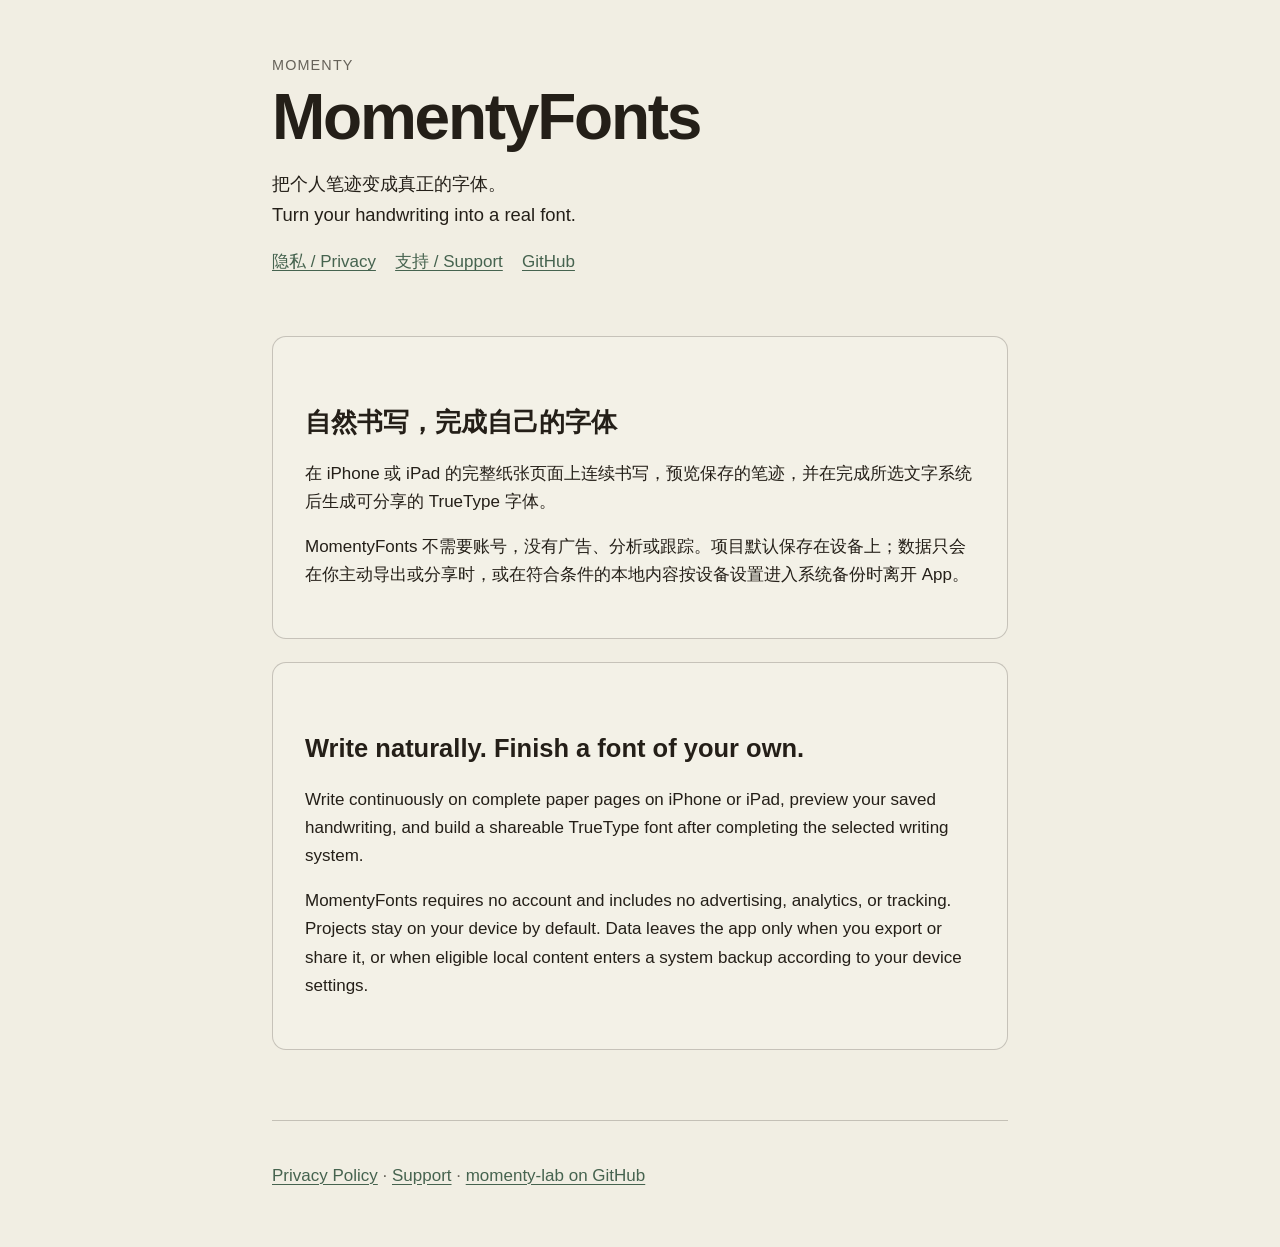
==== index.html @ 7ed74bd8 "Publish MomentyFonts support site" ====
<!doctype html>
<html lang="zh-Hans">
<head>
  <meta charset="utf-8">
  <meta name="viewport" content="width=device-width, initial-scale=1">
  <meta name="description" content="MomentyFonts privacy and support information.">
  <title>MomentyFonts</title>
  <link rel="stylesheet" href="styles.css">
</head>
<body>
  <a class="skip-link" href="#content">跳到正文 / Skip to content</a>
  <header>
    <p class="eyebrow">Momenty</p>
    <h1 class="brand">MomentyFonts</h1>
    <p class="tagline">把个人笔迹变成真正的字体。<br><span lang="en">Turn your handwriting into a real font.</span></p>
    <nav aria-label="站点导航 / Site navigation">
      <ul>
        <li><a href="privacy.html">隐私 / Privacy</a></li>
        <li><a href="support.html">支持 / Support</a></li>
        <li><a href="https://github.com/momenty-lab">GitHub</a></li>
      </ul>
    </nav>
  </header>
  <main id="content">
    <section class="language-block" lang="zh-Hans" aria-labelledby="zh-title">
      <h2 id="zh-title">自然书写，完成自己的字体</h2>
      <p>在 iPhone 或 iPad 的完整纸张页面上连续书写，预览保存的笔迹，并在完成所选文字系统后生成可分享的 TrueType 字体。</p>
      <p>MomentyFonts 不需要账号，没有广告、分析或跟踪。项目默认保存在设备上；数据只会在你主动导出或分享时，或在符合条件的本地内容按设备设置进入系统备份时离开 App。</p>
    </section>
    <section class="language-block" lang="en" aria-labelledby="en-title">
      <h2 id="en-title">Write naturally. Finish a font of your own.</h2>
      <p>Write continuously on complete paper pages on iPhone or iPad, preview your saved handwriting, and build a shareable TrueType font after completing the selected writing system.</p>
      <p>MomentyFonts requires no account and includes no advertising, analytics, or tracking. Projects stay on your device by default. Data leaves the app only when you export or share it, or when eligible local content enters a system backup according to your device settings.</p>
    </section>
  </main>
  <footer>
    <p><a href="privacy.html">Privacy Policy</a> · <a href="support.html">Support</a> · <a href="https://github.com/momenty-lab">momenty-lab on GitHub</a></p>
  </footer>
</body>
</html>
---- styles.css ----
:root {
  color-scheme: light dark;
  --canvas: #f1eee3;
  --ink: #241f18;
  --accent: #46634f;
  --line: color-mix(in srgb, var(--ink) 22%, transparent);
  --muted: color-mix(in srgb, var(--ink) 68%, transparent);
  --paper: color-mix(in srgb, var(--canvas) 84%, white);
}

@media (prefers-color-scheme: dark) {
  :root {
    --canvas: #241f18;
    --ink: #f1eee3;
    --accent: #9fbea8;
    --line: color-mix(in srgb, var(--ink) 24%, transparent);
    --muted: color-mix(in srgb, var(--ink) 72%, transparent);
    --paper: color-mix(in srgb, var(--canvas) 88%, white);
  }
}

* { box-sizing: border-box; }

html { background: var(--canvas); }

body {
  margin: 0;
  color: var(--ink);
  background: var(--canvas);
  font-family: -apple-system, BlinkMacSystemFont, "Segoe UI", sans-serif;
  font-size: 17px;
  line-height: 1.65;
}

a { color: var(--accent); text-underline-offset: 0.18em; }
a:hover { text-decoration-thickness: 0.12em; }
a:focus-visible { outline: 3px solid var(--accent); outline-offset: 4px; border-radius: 2px; }

.skip-link {
  position: absolute;
  left: 1rem;
  top: -5rem;
  padding: 0.6rem 0.9rem;
  background: var(--ink);
  color: var(--canvas);
  z-index: 10;
}
.skip-link:focus { top: 1rem; }

header, main, footer {
  width: min(46rem, calc(100% - 2rem));
  margin-inline: auto;
}

header { padding: 2.5rem 0 1.25rem; }
main { padding-bottom: 3rem; }
footer { padding: 1.5rem 0 2.5rem; border-top: 1px solid var(--line); color: var(--muted); }

.brand {
  margin: 0;
  font-size: clamp(2rem, 7vw, 4rem);
  line-height: 1.05;
  letter-spacing: -0.035em;
}

.tagline { max-width: 34rem; font-size: 1.15rem; }

nav ul, .link-list {
  display: flex;
  flex-wrap: wrap;
  gap: 0.7rem 1.2rem;
  padding: 0;
  list-style: none;
}

.card, .language-block {
  margin: 1.4rem 0;
  padding: clamp(1.1rem, 4vw, 2rem);
  border: 1px solid var(--line);
  border-radius: 14px;
  background: var(--paper);
}

h1, h2, h3 { line-height: 1.25; }
h2 { margin-top: 2.4rem; }
h3 { margin-top: 1.8rem; }
p, li { max-width: 42rem; }
.eyebrow, .meta { color: var(--muted); }
.eyebrow { margin-bottom: 0.35rem; font-size: 0.9rem; letter-spacing: 0.08em; text-transform: uppercase; }
.meta { font-size: 0.92rem; }
.file-name { font-family: ui-monospace, SFMono-Regular, Menlo, monospace; }

@media (max-width: 36rem) {
  body { font-size: 16px; }
  header { padding-top: 1.5rem; }
}
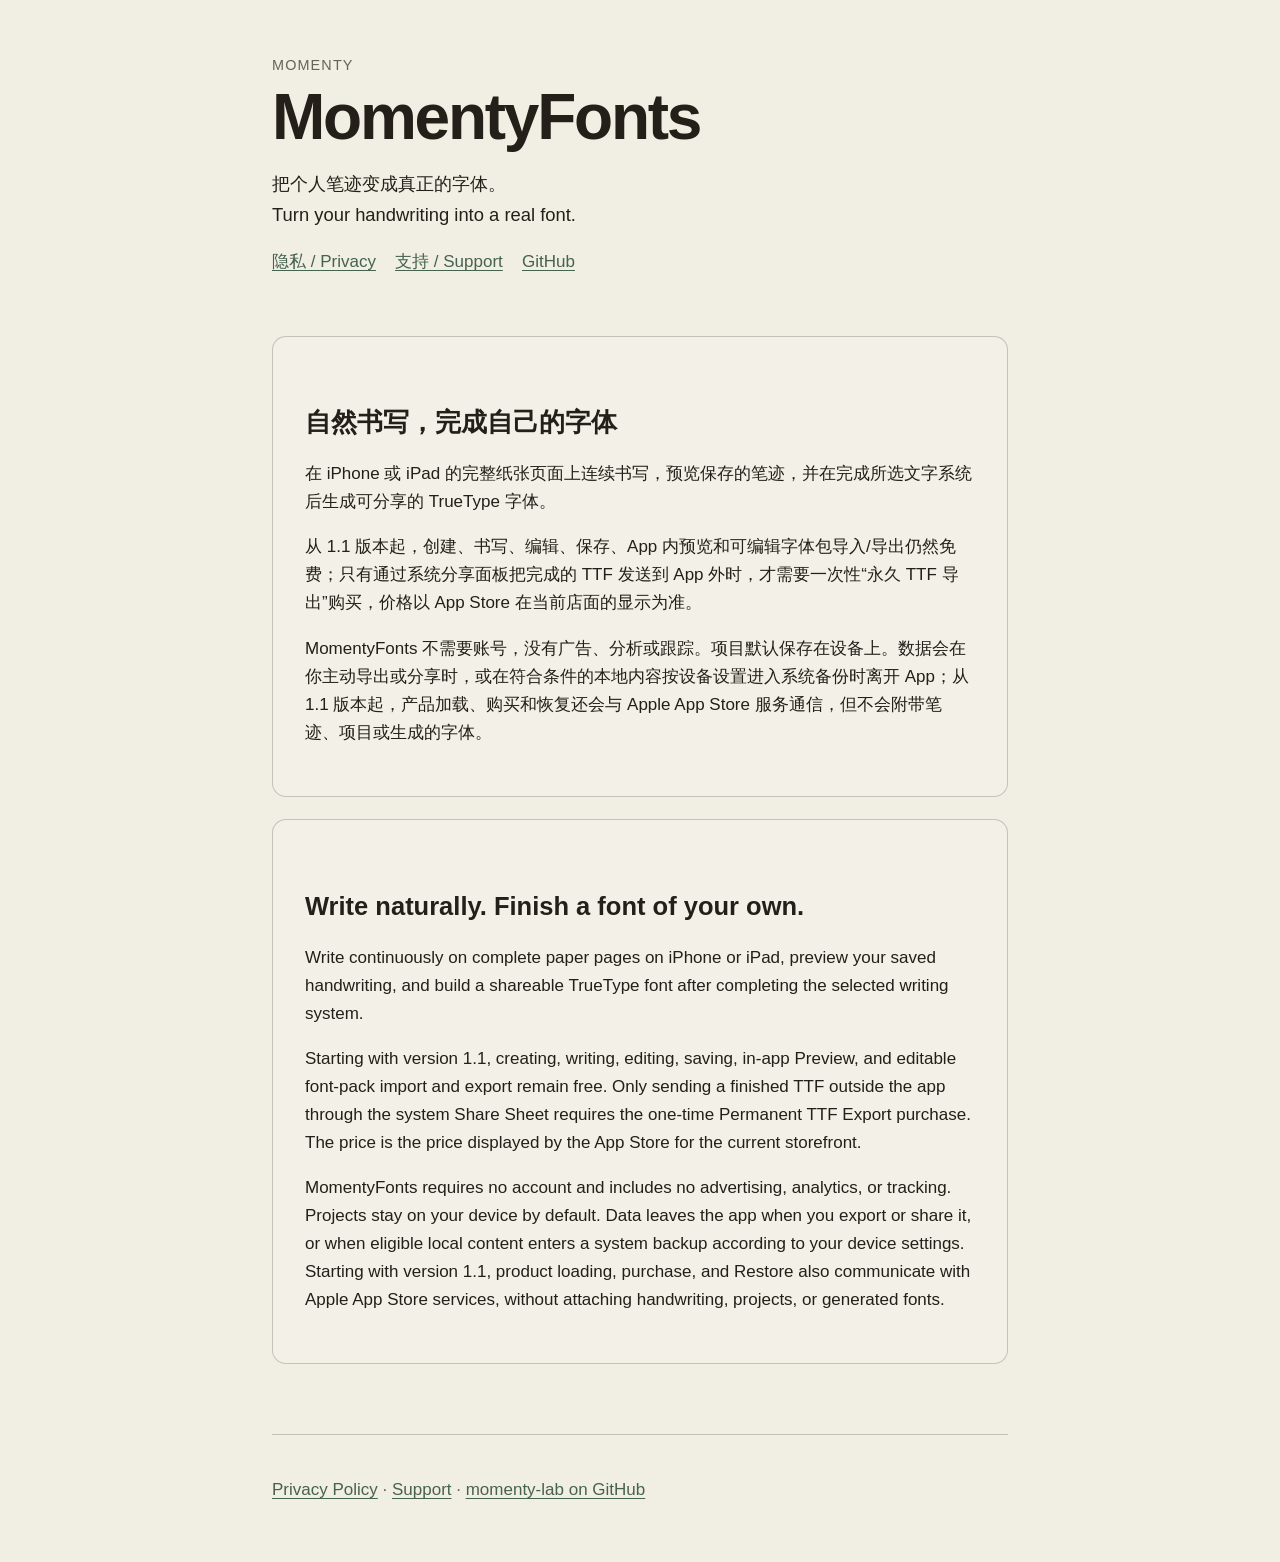
==== commit 00bf9ece: "Document version 1.1 permanent TTF export and Apple purchase services" ====
--- a/index.html
+++ b/index.html
@@ -25,12 +25,14 @@
     <section class="language-block" lang="zh-Hans" aria-labelledby="zh-title">
       <h2 id="zh-title">自然书写，完成自己的字体</h2>
       <p>在 iPhone 或 iPad 的完整纸张页面上连续书写，预览保存的笔迹，并在完成所选文字系统后生成可分享的 TrueType 字体。</p>
-      <p>MomentyFonts 不需要账号，没有广告、分析或跟踪。项目默认保存在设备上；数据只会在你主动导出或分享时，或在符合条件的本地内容按设备设置进入系统备份时离开 App。</p>
+      <p>从 1.1 版本起，创建、书写、编辑、保存、App 内预览和可编辑字体包导入/导出仍然免费；只有通过系统分享面板把完成的 TTF 发送到 App 外时，才需要一次性“永久 TTF 导出”购买，价格以 App Store 在当前店面的显示为准。</p>
+      <p>MomentyFonts 不需要账号，没有广告、分析或跟踪。项目默认保存在设备上。数据会在你主动导出或分享时，或在符合条件的本地内容按设备设置进入系统备份时离开 App；从 1.1 版本起，产品加载、购买和恢复还会与 Apple App Store 服务通信，但不会附带笔迹、项目或生成的字体。</p>
     </section>
     <section class="language-block" lang="en" aria-labelledby="en-title">
       <h2 id="en-title">Write naturally. Finish a font of your own.</h2>
       <p>Write continuously on complete paper pages on iPhone or iPad, preview your saved handwriting, and build a shareable TrueType font after completing the selected writing system.</p>
-      <p>MomentyFonts requires no account and includes no advertising, analytics, or tracking. Projects stay on your device by default. Data leaves the app only when you export or share it, or when eligible local content enters a system backup according to your device settings.</p>
+      <p>Starting with version 1.1, creating, writing, editing, saving, in-app Preview, and editable font-pack import and export remain free. Only sending a finished TTF outside the app through the system Share Sheet requires the one-time Permanent TTF Export purchase. The price is the price displayed by the App Store for the current storefront.</p>
+      <p>MomentyFonts requires no account and includes no advertising, analytics, or tracking. Projects stay on your device by default. Data leaves the app when you export or share it, or when eligible local content enters a system backup according to your device settings. Starting with version 1.1, product loading, purchase, and Restore also communicate with Apple App Store services, without attaching handwriting, projects, or generated fonts.</p>
     </section>
   </main>
   <footer>
@@ -39,3 +41,4 @@
 </body>
 </html>
 
+
